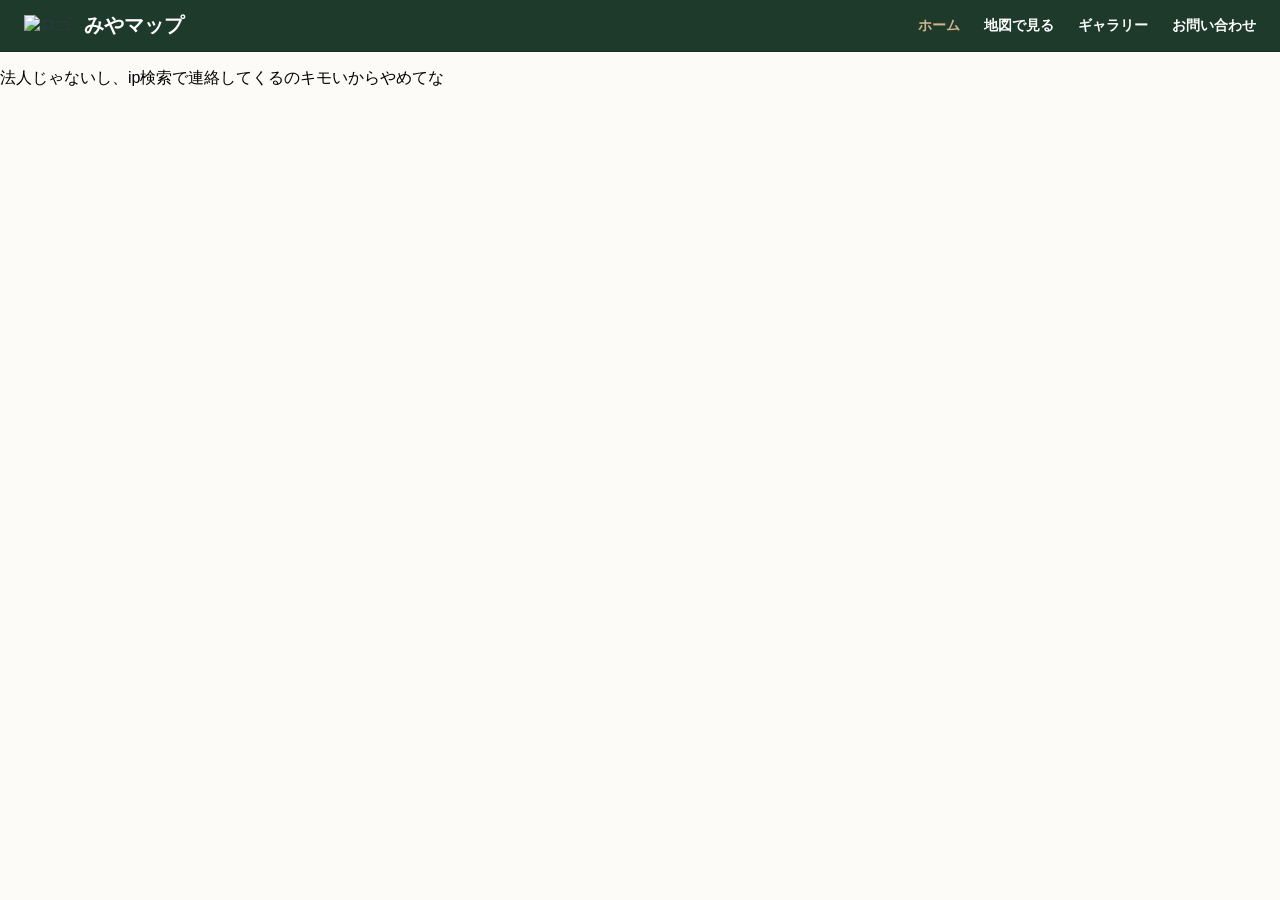
==== index.html @ 4d6c5c03 "Add files via upload" ====
<!DOCTYPE html>
<html lang="ja">
    <head>
        <meta charset="UTF-8">
        <meta name="viewport" content="width=device-width, initial-scale=1.0">
        <title>みやま市ローカルマップ</title>
        <!-- Tailwind CSS -->
        <script src="https://cdn.jsdelivr.net/npm/@tailwindcss/browser@4"></script>
        <!-- Material Icons -->
        <link href="https://fonts.googleapis.com/icon?family=Material+Icons" rel="stylesheet">
        
        <link rel="stylesheet" href="css/style.css">
    </head>
    <body>

    <!-- ヘッダー（上段） -->
        <header>
            <div class="header-brand">
                <div class="logo">
                    <img src="images/logo.svg" width="60" alt="ロゴ">
                </div>
                <h1 class="header-title">みやマップ</h1>
            </div>
            
            <nav>
                <ul>
                    <li><a href="index.html" class="active">ホーム</a></li>
                    <li><a href="map.html">地図で見る</a></li>
                    <li><a href="gallery.html">ギャラリー</a></li>
                    <li><a href="contact.html">お問い合わせ</a></li>      
                </ul>
            </nav>
        </header>

        <!-- ホーム（トップページ）のメインコンテンツをここに書く -->
        <main class="container mx-auto p-8">
            <div>
                <div>
                    <p style="color: black">法人じゃないし、ip検索で連絡してくるのキモいからやめてな</p>
                </div>
            </div>
        </main>

    </body>
</html>
---- css/style.css ----
body, html {
    height: 100%;
    margin: 0;
    padding: 0;
    font-family: 'Inter', -apple-system, BlinkMacSystemFont, "Segoe UI", Roboto, sans-serif;
    background-color: #fdfbf7;
    color: #2d3748;
}

/* --- ヘッダー・ナビゲーション (CSS定義) --- */
header {
    display: flex;
    align-items: center;
    justify-content: space-between;
    background-color: #1e3a2b; /* フォレストグリーン */
    border-bottom: 1px solid #162e22;
    padding: 0.75rem 1.5rem;
    width: 100%;
    box-sizing: border-box;
    position: relative;
    z-index: 1001;
    flex-shrink: 0;
}

.header-brand {
    display: flex;
    align-items: center;
    gap: 0.75rem;
}

.header-title {
    font-size: 1.25rem;
    font-weight: bold;
    color: #ffffff;
    margin: 0;
}

nav {
    margin-left: auto;
}

nav ul {
    display: flex;
    align-items: center;
    gap: 1.5rem;
    list-style: none;
    margin: 0;
    padding: 0;
}

/* ナビゲーションリンク（基本：白） */
nav ul a,
nav ul a:visited {
    color: #ffffff;
    text-decoration: none;
    font-size: 0.875rem;
    font-weight: bold;
    transition: color 0.2s ease;
}

/* ホバー時（灰色） */
nav ul a:hover {
    color: #9ca3af;
}

/* 開いているページ / クリック時（タンカラー） */
nav ul a:active,
nav ul a.active {
    color: #d2b48c; /* タンカラー */
}

/* --- 地図・UI関連 --- */
#map {
    width: 100%;
    height: 100%;
    z-index: 1;
    background: transparent;
}
.leaflet-control-zoom {
    border: none !important;
    box-shadow: 0 4px 12px rgba(0,0,0,0.15) !important;
    border-radius: 12px !important;
    overflow: hidden;
}
.leaflet-bar a {
    background-color: #1e3a2b !important;
    color: #f8fafc !important;
    border-bottom: 1px solid #162e22 !important;
    transition: background 0.2s, color 0.2s;
    border-radius: 0 !important;
}
.leaflet-bar a:hover {
    background-color: #2a503c !important;
}
.edit-active-cursor {
    cursor: cell !important;
}
.fade-in-el {
    animation: fadeIn 0.25s cubic-bezier(0.16, 1, 0.3, 1) forwards;
}
@keyframes fadeIn {
    from { opacity: 0; transform: scale(0.95); }
    to { opacity: 1; transform: scale(1); }
}
.leaflet-popup-content-wrapper {
    background: #0f172a !important;
    color: #f8fafc !important;
    border: 1px solid #334155 !important;
    border-radius: 12px !important;
    padding: 4px !important;
}
.leaflet-popup-tip {
    background: #0f172a !important;
    border-left: 1px solid #334155 !important;
    border-bottom: 1px solid #334155 !important;
}
/* ローディングインジケータ */
.loading-overlay {
    position: fixed;
    inset: 0;
    background: rgba(15, 23, 42, 0.7);
    backdrop-filter: blur(4px);
    z-index: 9999;
    display: flex;
    justify-content: center;
    items-center: center;
    opacity: 0;
    pointer-events: none;
    transition: opacity 0.3s ease;
}
.loading-overlay.active {
    opacity: 1;
    pointer-events: auto;
}

body input[type="text"],
body input[type="tel"],
body textarea,
body select {
    caret-color: transparent !important;
}
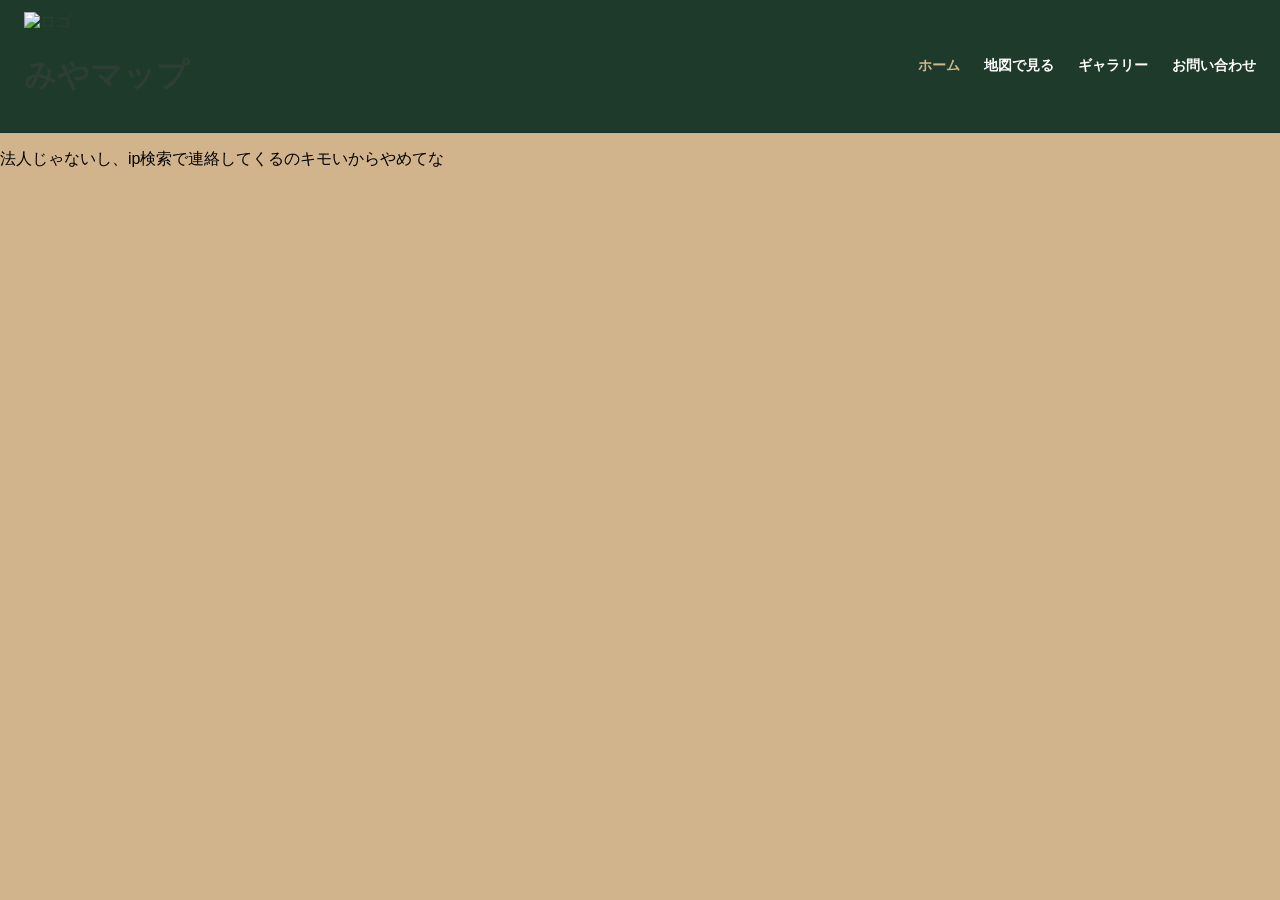
==== commit 30a8c872: "Add files via upload" ====
--- a/index.html
+++ b/index.html
@@ -15,24 +15,24 @@
 
     <!-- ヘッダー（上段） -->
         <header>
-            <div class="header-brand">
+            <div class="flex items-center gap-3">
                 <div class="logo">
                     <img src="images/logo.svg" width="60" alt="ロゴ">
                 </div>
-                <h1 class="header-title">みやマップ</h1>
+                <h1 class="text-xl font-bold text-white">みやマップ</h1>
             </div>
             
             <nav>
-                <ul>
-                    <li><a href="index.html" class="active">ホーム</a></li>
-                    <li><a href="map.html">地図で見る</a></li>
-                    <li><a href="gallery.html">ギャラリー</a></li>
-                    <li><a href="contact.html">お問い合わせ</a></li>      
+                <ul class="flex gap-6">
+                    <li><a href="index.html" class="active text-sm font-bold">ホーム</a></li>
+                    <li><a href="map.html" class="text-sm font-bold">地図で見る</a></li>
+                    <li><a href="gallery.html" class="text-sm font-bold">ギャラリー</a></li>
+                    <li><a href="contact.html" class="text-sm font-bold">お問い合わせ</a></li>      
                 </ul>
             </nav>
         </header>
 
-        <!-- ホーム（トップページ）のメインコンテンツをここに書く -->
+        <!-- ホーム（トップページ）のメインコンテンツ -->
         <main class="container mx-auto p-8">
             <div>
                 <div>
--- a/css/style.css
+++ b/css/style.css
@@ -3,11 +3,11 @@
     margin: 0;
     padding: 0;
     font-family: 'Inter', -apple-system, BlinkMacSystemFont, "Segoe UI", Roboto, sans-serif;
-    background-color: #fdfbf7;
-    color: #2d3748;
-}
-
-/* --- ヘッダー・ナビゲーション (CSS定義) --- */
+    background-color: #d2b48c;
+    color: #2c3e35;
+}
+
+/* --- ヘッダー・ナビゲーション --- */
 header {
     display: flex;
     align-items: center;
@@ -48,7 +48,6 @@
     padding: 0;
 }
 
-/* ナビゲーションリンク（基本：白） */
 nav ul a,
 nav ul a:visited {
     color: #ffffff;
@@ -60,13 +59,13 @@
 
 /* ホバー時（灰色） */
 nav ul a:hover {
-    color: #9ca3af;
-}
-
-/* 開いているページ / クリック時（タンカラー） */
+    color: #9ca3af !important;
+}
+
+/* 開いているページ / アクティブ時（タンカラー） */
 nav ul a:active,
 nav ul a.active {
-    color: #d2b48c; /* タンカラー */
+    color: #d2b48c !important; /* タンカラー */
 }
 
 /* --- 地図・UI関連 --- */
@@ -76,45 +75,81 @@
     z-index: 1;
     background: transparent;
 }
+
+/* ==========================================
+   地図コントロールボタン（デザイン統一 & 最前面化）
+   ========================================== */
+
+.map-controls {
+    z-index: 1000 !important;
+    pointer-events: auto;
+}
+
+/* 共通ボタン基本スタイル */
+.ctrl-btn {
+    background-color: #1e3a2b !important; /* ヘッダーと同じ深緑 */
+    color: #ffffff !important;
+    border: 1px solid #162e22 !important;
+    box-shadow: 0 4px 14px rgba(0, 0, 0, 0.35) !important;
+    transition: all 0.2s ease;
+}
+
+.ctrl-btn:hover {
+    background-color: #2a503c !important;
+    transform: translateY(-2px);
+}
+
+.ctrl-btn .material-icons {
+    color: #ffffff !important;
+}
+
+/* Leaflet ズームコントロールのスタイル整形 */
 .leaflet-control-zoom {
+    margin: 0 !important;
     border: none !important;
-    box-shadow: 0 4px 12px rgba(0,0,0,0.15) !important;
-    border-radius: 12px !important;
-    overflow: hidden;
-}
+    background: transparent !important;
+    box-shadow: none !important;
+}
+
 .leaflet-bar a {
     background-color: #1e3a2b !important;
-    color: #f8fafc !important;
+    color: #ffffff !important;
+    width: 40px !important;
+    height: 40px !important;
+    line-height: 40px !important;
+    font-size: 20px !important;
+    font-weight: bold;
+    border: none !important;
     border-bottom: 1px solid #162e22 !important;
-    transition: background 0.2s, color 0.2s;
-    border-radius: 0 !important;
-}
+    transition: background-color 0.2s ease;
+    display: flex !important;
+    align-items: center;
+    justify-content: center;
+}
+
+.leaflet-bar a:last-child {
+    border-bottom: none !important;
+}
+
 .leaflet-bar a:hover {
     background-color: #2a503c !important;
-}
+    color: #ffffff !important;
+}
+
 .edit-active-cursor {
     cursor: cell !important;
 }
+
 .fade-in-el {
     animation: fadeIn 0.25s cubic-bezier(0.16, 1, 0.3, 1) forwards;
 }
+
 @keyframes fadeIn {
     from { opacity: 0; transform: scale(0.95); }
     to { opacity: 1; transform: scale(1); }
 }
-.leaflet-popup-content-wrapper {
-    background: #0f172a !important;
-    color: #f8fafc !important;
-    border: 1px solid #334155 !important;
-    border-radius: 12px !important;
-    padding: 4px !important;
-}
-.leaflet-popup-tip {
-    background: #0f172a !important;
-    border-left: 1px solid #334155 !important;
-    border-bottom: 1px solid #334155 !important;
-}
-/* ローディングインジケータ */
+
+/* --- ローディングインジケータ --- */
 .loading-overlay {
     position: fixed;
     inset: 0;
@@ -123,11 +158,12 @@
     z-index: 9999;
     display: flex;
     justify-content: center;
-    items-center: center;
+    align-items: center;
     opacity: 0;
     pointer-events: none;
     transition: opacity 0.3s ease;
 }
+
 .loading-overlay.active {
     opacity: 1;
     pointer-events: auto;
@@ -137,5 +173,128 @@
 body input[type="tel"],
 body textarea,
 body select {
-    caret-color: transparent !important;
+    caret-color: auto;
+}
+
+/* ==========================================
+   サイドバー & 検索・フィルター領域
+   ========================================== */
+
+#sidebar {
+    background-color: #f5f2eb;
+    color: #2c3e35;
+    border-right: 1px solid #d8d0c5;
+}
+
+.search-input {
+    background-color: #ffffff;
+    color: #2c3e35;
+    border: 1px solid #d8d0c5;
+}
+
+.search-input::placeholder {
+    color: #8a968d;
+}
+
+.search-icon {
+    color: #6a7b70;
+}
+
+.filter-accordion {
+    background-color: #ffffff;
+    border: 1px solid #d8d0c5;
+    color: #2c3e35;
+}
+
+.filter-label {
+    color: #4a5d52;
+}
+
+.filter-label:hover {
+    color: #2c3e35;
+}
+
+.list-counter {
+    color: #6a7b70;
+}
+
+.no-spot-msg {
+    color: #8a968d;
+}
+
+/* ==========================================
+   スポットカード（サイドバー一覧アイテム）
+   ========================================== */
+
+.spot-card {
+    background-color: #ffffff;
+    color: #2c3e35;
+    border: 1px solid #e2dacd;
+    box-shadow: 0 1px 3px rgba(0, 0, 0, 0.05);
+}
+
+.spot-card:hover {
+    border-color: #2d5a3e;
+    background-color: #faf8f5;
+    box-shadow: 0 4px 8px rgba(0, 0, 0, 0.08);
+}
+
+.spot-title {
+    color: #2c3e35;
+}
+
+.spot-address {
+    color: #6a7b70;
+}
+
+.spot-address .material-icons {
+    color: #8a968d;
+}
+
+.spot-desc {
+    color: #6a7b70;
+    border-color: #e2dacd;
+}
+
+/* ==========================================
+   地図上のポップアップ（吹き出し）
+   ========================================== */
+
+.leaflet-popup-content-wrapper, 
+.leaflet-popup-tip {
+    background-color: #ffffff !important;
+    color: #2c3e35 !important;
+    box-shadow: 0 4px 12px rgba(0, 0, 0, 0.15) !important;
+    border: 1px solid #e2dacd !important;
+    border-radius: 12px !important;
+}
+
+.leaflet-popup-content {
+    color: #2c3e35 !important;
+    margin: 12px 16px !important;
+}
+
+.popup-header {
+    border-color: #e2dacd;
+}
+
+.popup-title {
+    color: #2c3e35;
+}
+
+.popup-info-item {
+    color: #4a5d52;
+}
+
+.popup-info-item .material-icons {
+    color: #8a968d;
+}
+
+.popup-tel-link {
+    color: #2563eb;
+}
+
+.popup-desc {
+    color: #6a7b70;
+    border-color: #e2dacd;
 }
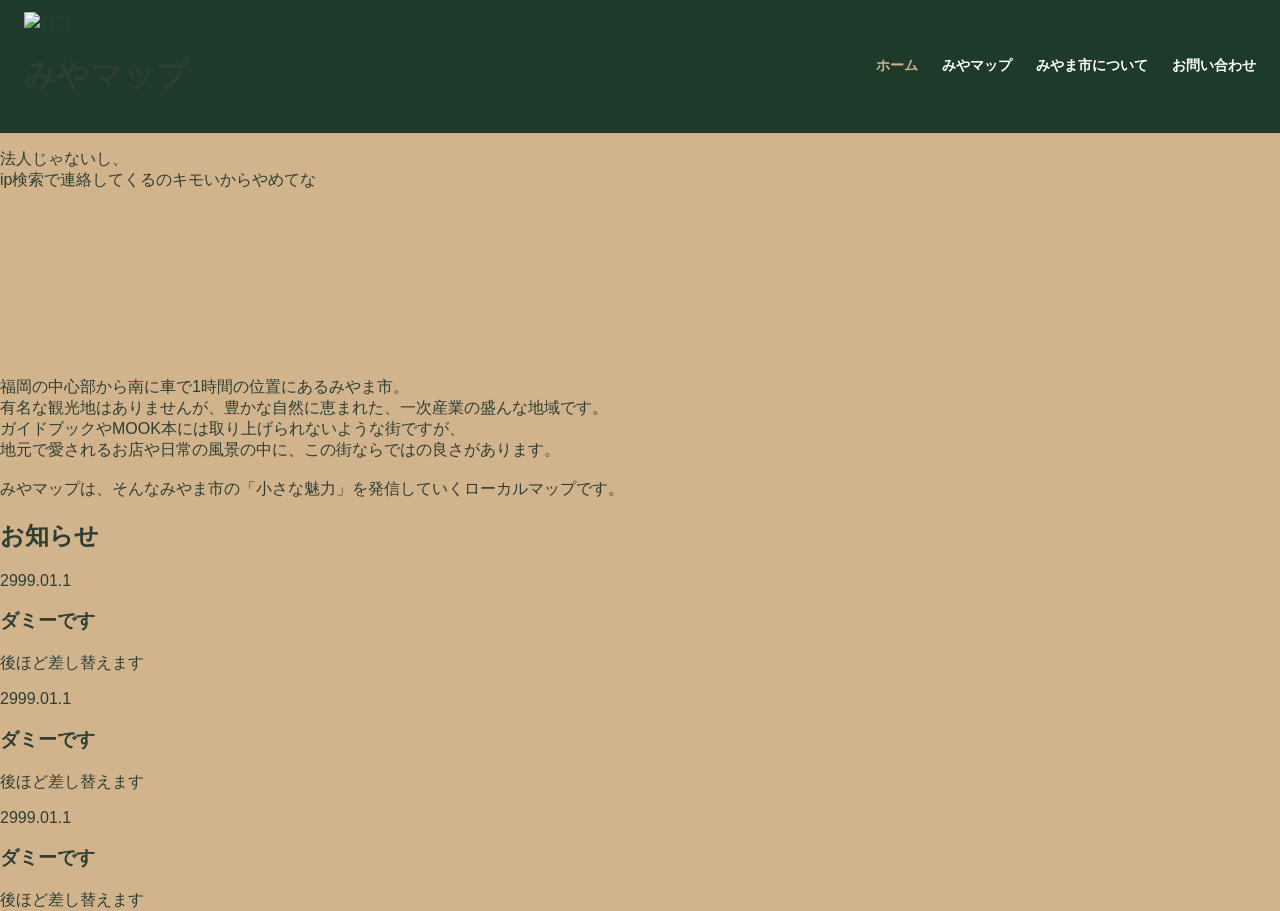
==== commit a369d4ed: "Add files via upload" ====
--- a/index.html
+++ b/index.html
@@ -25,20 +25,76 @@
             <nav>
                 <ul class="flex gap-6">
                     <li><a href="index.html" class="active text-sm font-bold">ホーム</a></li>
-                    <li><a href="map.html" class="text-sm font-bold">地図で見る</a></li>
-                    <li><a href="gallery.html" class="text-sm font-bold">ギャラリー</a></li>
-                    <li><a href="contact.html" class="text-sm font-bold">お問い合わせ</a></li>      
+                    <li><a href="map.html" class="text-sm font-bold">みやマップ</a></li>
+                    <li><a href="history.html" class="text-sm font-bold">みやま市について</a></li>
+                    <li><a href="contact.html" class="text-sm font-bold">お問い合わせ</a></li>
+                    
                 </ul>
             </nav>
         </header>
 
         <!-- ホーム（トップページ）のメインコンテンツ -->
         <main class="container mx-auto p-8">
-            <div>
-                <div>
-                    <p style="color: black">法人じゃないし、ip検索で連絡してくるのキモいからやめてな</p>
+        <section class="hero">
+            <div class="left">
+                <p class="intro">
+                    法人じゃないし、<br>
+                    ip検索で連絡してくるのキモいからやめてな
+                </p>
+            </div>
+
+            <div class="right">
+                <video src="images/movie.mp4" autoplay muted loop playsinline></video>
+            </div>
+        </section>
+
+        <section class="aboutsite">
+            <div class="sitetext">
+                <p class="description">
+                    福岡の中心部から南に車で1時間の位置にあるみやま市。<br>
+                    有名な観光地はありませんが、豊かな自然に恵まれた、一次産業の盛んな地域です。<br>
+                    ガイドブックやMOOK本には取り上げられないような街ですが、<br>
+                    地元で愛されるお店や日常の風景の中に、この街ならではの良さがあります。<br><br>
+                    みやマップは、そんなみやま市の<span class="highlight">「小さな魅力」を発信していくローカルマップ</span>です。
+                </p>
+            </div>
+        </section>
+
+        <section class="Notice">
+            <div class="notice-container">
+                <h2 class="notice-title">お知らせ</h2>
+                
+                <!-- 横スクロール・スライドする部分 -->
+                <div class="notice-slider">
+                <!-- カード1 -->
+                <article class="notice-card">
+                    <time class="notice-date">2999.01.1</time>
+                    <h3 class="notice-card-title">ダミーです</h3>
+                    <p class="notice-text">後ほど差し替えます</p>
+                </article>
+
+                <article class="notice-card">
+                    <time class="notice-date">2999.01.1</time>
+                    <h3 class="notice-card-title">ダミーです</h3>
+                    <p class="notice-text">後ほど差し替えます</p>
+                </article>
+
+                <article class="notice-card">
+                    <time class="notice-date">2999.01.1</time>
+                    <h3 class="notice-card-title">ダミーです</h3>
+                    <p class="notice-text">後ほど差し替えます</p>
+                </article>
                 </div>
             </div>
+        </section>
+
+
+
+
+
+
+
+
         </main>
 
     </body>
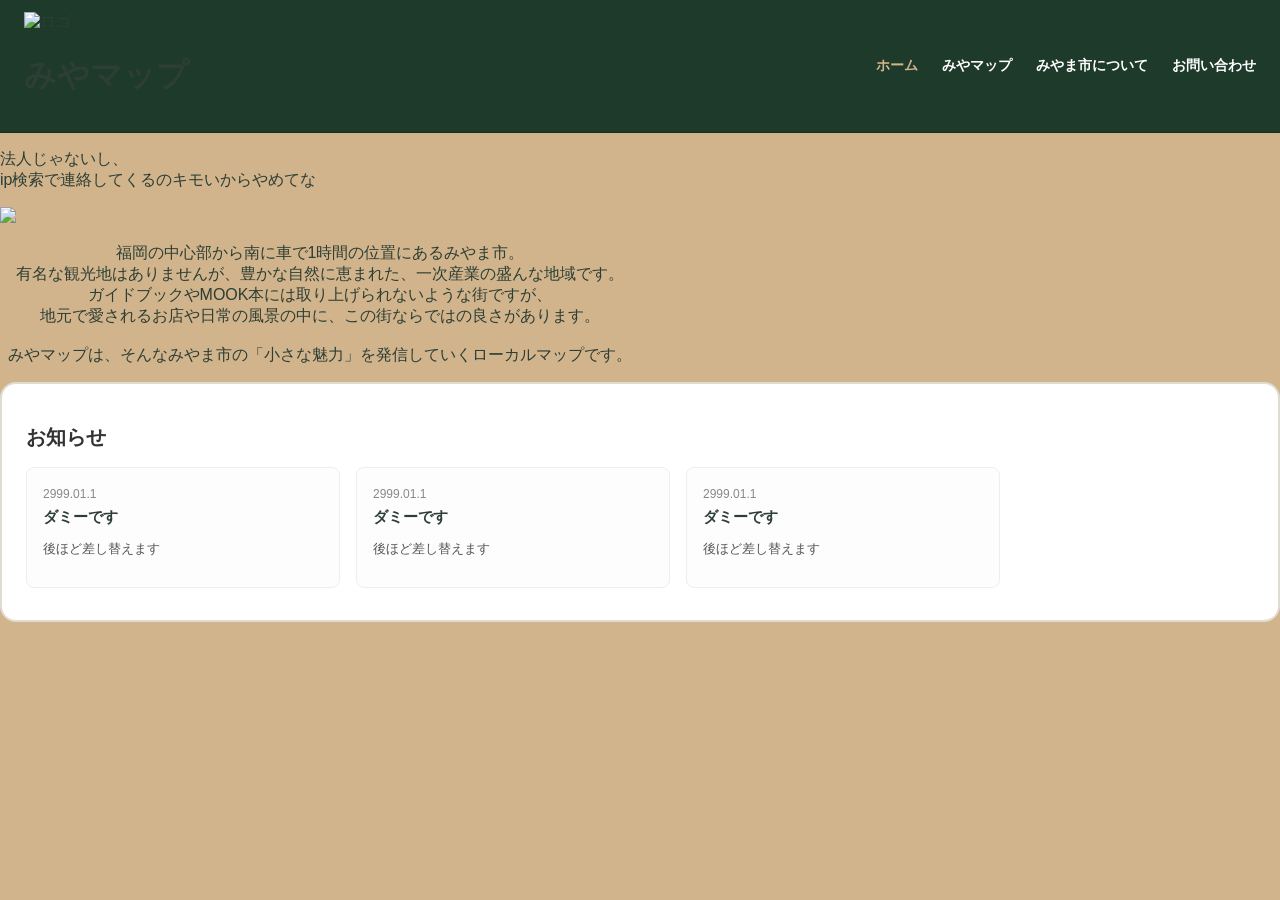
==== commit 658d9112: "Add files via upload" ====
--- a/index.html
+++ b/index.html
@@ -10,6 +10,7 @@
         <link href="https://fonts.googleapis.com/icon?family=Material+Icons" rel="stylesheet">
         
         <link rel="stylesheet" href="css/style.css">
+        <link rel="stylesheet" href="css/index.css">
     </head>
     <body>
 
@@ -44,7 +45,7 @@
             </div>
 
             <div class="right">
-                <video src="images/movie.mp4" autoplay muted loop playsinline></video>
+                <img src="images/sample.png"></img>
             </div>
         </section>
 
--- a/css/style.css
+++ b/css/style.css
@@ -1,3 +1,7 @@
+/* ==========================================
+   基本設定・共通スタイル
+   ========================================== */
+
 body, html {
     height: 100%;
     margin: 0;
@@ -20,19 +24,6 @@
     position: relative;
     z-index: 1001;
     flex-shrink: 0;
-}
-
-.header-brand {
-    display: flex;
-    align-items: center;
-    gap: 0.75rem;
-}
-
-.header-title {
-    font-size: 1.25rem;
-    font-weight: bold;
-    color: #ffffff;
-    margin: 0;
 }
 
 nav {
@@ -68,74 +59,7 @@
     color: #d2b48c !important; /* タンカラー */
 }
 
-/* --- 地図・UI関連 --- */
-#map {
-    width: 100%;
-    height: 100%;
-    z-index: 1;
-    background: transparent;
-}
-
-/* ==========================================
-   地図コントロールボタン（デザイン統一 & 最前面化）
-   ========================================== */
-
-.map-controls {
-    z-index: 1000 !important;
-    pointer-events: auto;
-}
-
-/* 共通ボタン基本スタイル */
-.ctrl-btn {
-    background-color: #1e3a2b !important; /* ヘッダーと同じ深緑 */
-    color: #ffffff !important;
-    border: 1px solid #162e22 !important;
-    box-shadow: 0 4px 14px rgba(0, 0, 0, 0.35) !important;
-    transition: all 0.2s ease;
-}
-
-.ctrl-btn:hover {
-    background-color: #2a503c !important;
-    transform: translateY(-2px);
-}
-
-.ctrl-btn .material-icons {
-    color: #ffffff !important;
-}
-
-/* Leaflet ズームコントロールのスタイル整形 */
-.leaflet-control-zoom {
-    margin: 0 !important;
-    border: none !important;
-    background: transparent !important;
-    box-shadow: none !important;
-}
-
-.leaflet-bar a {
-    background-color: #1e3a2b !important;
-    color: #ffffff !important;
-    width: 40px !important;
-    height: 40px !important;
-    line-height: 40px !important;
-    font-size: 20px !important;
-    font-weight: bold;
-    border: none !important;
-    border-bottom: 1px solid #162e22 !important;
-    transition: background-color 0.2s ease;
-    display: flex !important;
-    align-items: center;
-    justify-content: center;
-}
-
-.leaflet-bar a:last-child {
-    border-bottom: none !important;
-}
-
-.leaflet-bar a:hover {
-    background-color: #2a503c !important;
-    color: #ffffff !important;
-}
-
+/* --- 汎用設定 --- */
 .edit-active-cursor {
     cursor: cell !important;
 }
@@ -149,152 +73,9 @@
     to { opacity: 1; transform: scale(1); }
 }
 
-/* --- ローディングインジケータ --- */
-.loading-overlay {
-    position: fixed;
-    inset: 0;
-    background: rgba(15, 23, 42, 0.7);
-    backdrop-filter: blur(4px);
-    z-index: 9999;
-    display: flex;
-    justify-content: center;
-    align-items: center;
-    opacity: 0;
-    pointer-events: none;
-    transition: opacity 0.3s ease;
-}
-
-.loading-overlay.active {
-    opacity: 1;
-    pointer-events: auto;
-}
-
 body input[type="text"],
 body input[type="tel"],
 body textarea,
 body select {
     caret-color: auto;
-}
-
-/* ==========================================
-   サイドバー & 検索・フィルター領域
-   ========================================== */
-
-#sidebar {
-    background-color: #f5f2eb;
-    color: #2c3e35;
-    border-right: 1px solid #d8d0c5;
-}
-
-.search-input {
-    background-color: #ffffff;
-    color: #2c3e35;
-    border: 1px solid #d8d0c5;
-}
-
-.search-input::placeholder {
-    color: #8a968d;
-}
-
-.search-icon {
-    color: #6a7b70;
-}
-
-.filter-accordion {
-    background-color: #ffffff;
-    border: 1px solid #d8d0c5;
-    color: #2c3e35;
-}
-
-.filter-label {
-    color: #4a5d52;
-}
-
-.filter-label:hover {
-    color: #2c3e35;
-}
-
-.list-counter {
-    color: #6a7b70;
-}
-
-.no-spot-msg {
-    color: #8a968d;
-}
-
-/* ==========================================
-   スポットカード（サイドバー一覧アイテム）
-   ========================================== */
-
-.spot-card {
-    background-color: #ffffff;
-    color: #2c3e35;
-    border: 1px solid #e2dacd;
-    box-shadow: 0 1px 3px rgba(0, 0, 0, 0.05);
-}
-
-.spot-card:hover {
-    border-color: #2d5a3e;
-    background-color: #faf8f5;
-    box-shadow: 0 4px 8px rgba(0, 0, 0, 0.08);
-}
-
-.spot-title {
-    color: #2c3e35;
-}
-
-.spot-address {
-    color: #6a7b70;
-}
-
-.spot-address .material-icons {
-    color: #8a968d;
-}
-
-.spot-desc {
-    color: #6a7b70;
-    border-color: #e2dacd;
-}
-
-/* ==========================================
-   地図上のポップアップ（吹き出し）
-   ========================================== */
-
-.leaflet-popup-content-wrapper, 
-.leaflet-popup-tip {
-    background-color: #ffffff !important;
-    color: #2c3e35 !important;
-    box-shadow: 0 4px 12px rgba(0, 0, 0, 0.15) !important;
-    border: 1px solid #e2dacd !important;
-    border-radius: 12px !important;
-}
-
-.leaflet-popup-content {
-    color: #2c3e35 !important;
-    margin: 12px 16px !important;
-}
-
-.popup-header {
-    border-color: #e2dacd;
-}
-
-.popup-title {
-    color: #2c3e35;
-}
-
-.popup-info-item {
-    color: #4a5d52;
-}
-
-.popup-info-item .material-icons {
-    color: #8a968d;
-}
-
-.popup-tel-link {
-    color: #2563eb;
-}
-
-.popup-desc {
-    color: #6a7b70;
-    border-color: #e2dacd;
 }
--- a/css/index.css
+++ b/css/index.css
@@ -0,0 +1,69 @@
+/* ==========================================
+   index.html 専用スタイル（お知らせセクションなど）
+   ========================================== */
+
+/* お知らせ枠 */
+.notice-container {
+  border: 2px solid #e0dcd3; /* タンカラーに合う落ち着いた枠色 */
+  border-radius: 16px;       /* しっかりめの角丸 */
+  padding: 24px;
+  background-color: #fff;   /* 背景を白にして浮き立たせる */
+}
+
+/* 太文字の見出し */
+.notice-title {
+  font-size: 20px;
+  font-weight: bold;
+  margin-bottom: 16px;
+  color: #333;
+}
+
+/* 横並び＆スライドエリア */
+.notice-slider {
+  display: flex;
+  gap: 16px;
+  overflow-x: auto;          /* 横スクロールを許可 */
+  scroll-snap-type: x mandatory; /* スライド時にピタッと止まる質感 */
+  padding-bottom: 8px;       /* スクロールバーとの隙間 */
+}
+
+/* スクロールバーの見た目をすっきりさせる */
+.notice-slider::-webkit-scrollbar {
+  height: 6px;
+}
+.notice-slider::-webkit-scrollbar-thumb {
+  background-color: #ccc;
+  border-radius: 3px;
+}
+
+/*プチ解説*/
+.description{
+    text-align:center;
+    width: 50%;
+}
+
+/* スライドするカード1個あたりの幅設定 ワードプレス実装時に消すと思う。 */
+.notice-card {
+  flex: 0 0 280px;            /* 幅280pxで固定して横に並べる */
+  scroll-snap-align: start;
+  background: #fdfdfd;
+  border: 1px solid #eee;
+  border-radius: 8px;
+  padding: 16px;
+}
+
+.notice-date {
+  font-size: 12px;
+  color: #888;
+}
+
+.notice-card-title {
+  font-size: 15px;
+  font-weight: bold;
+  margin: 6px 0;
+}
+
+.notice-text {
+  font-size: 13px;
+  color: #555;
+}
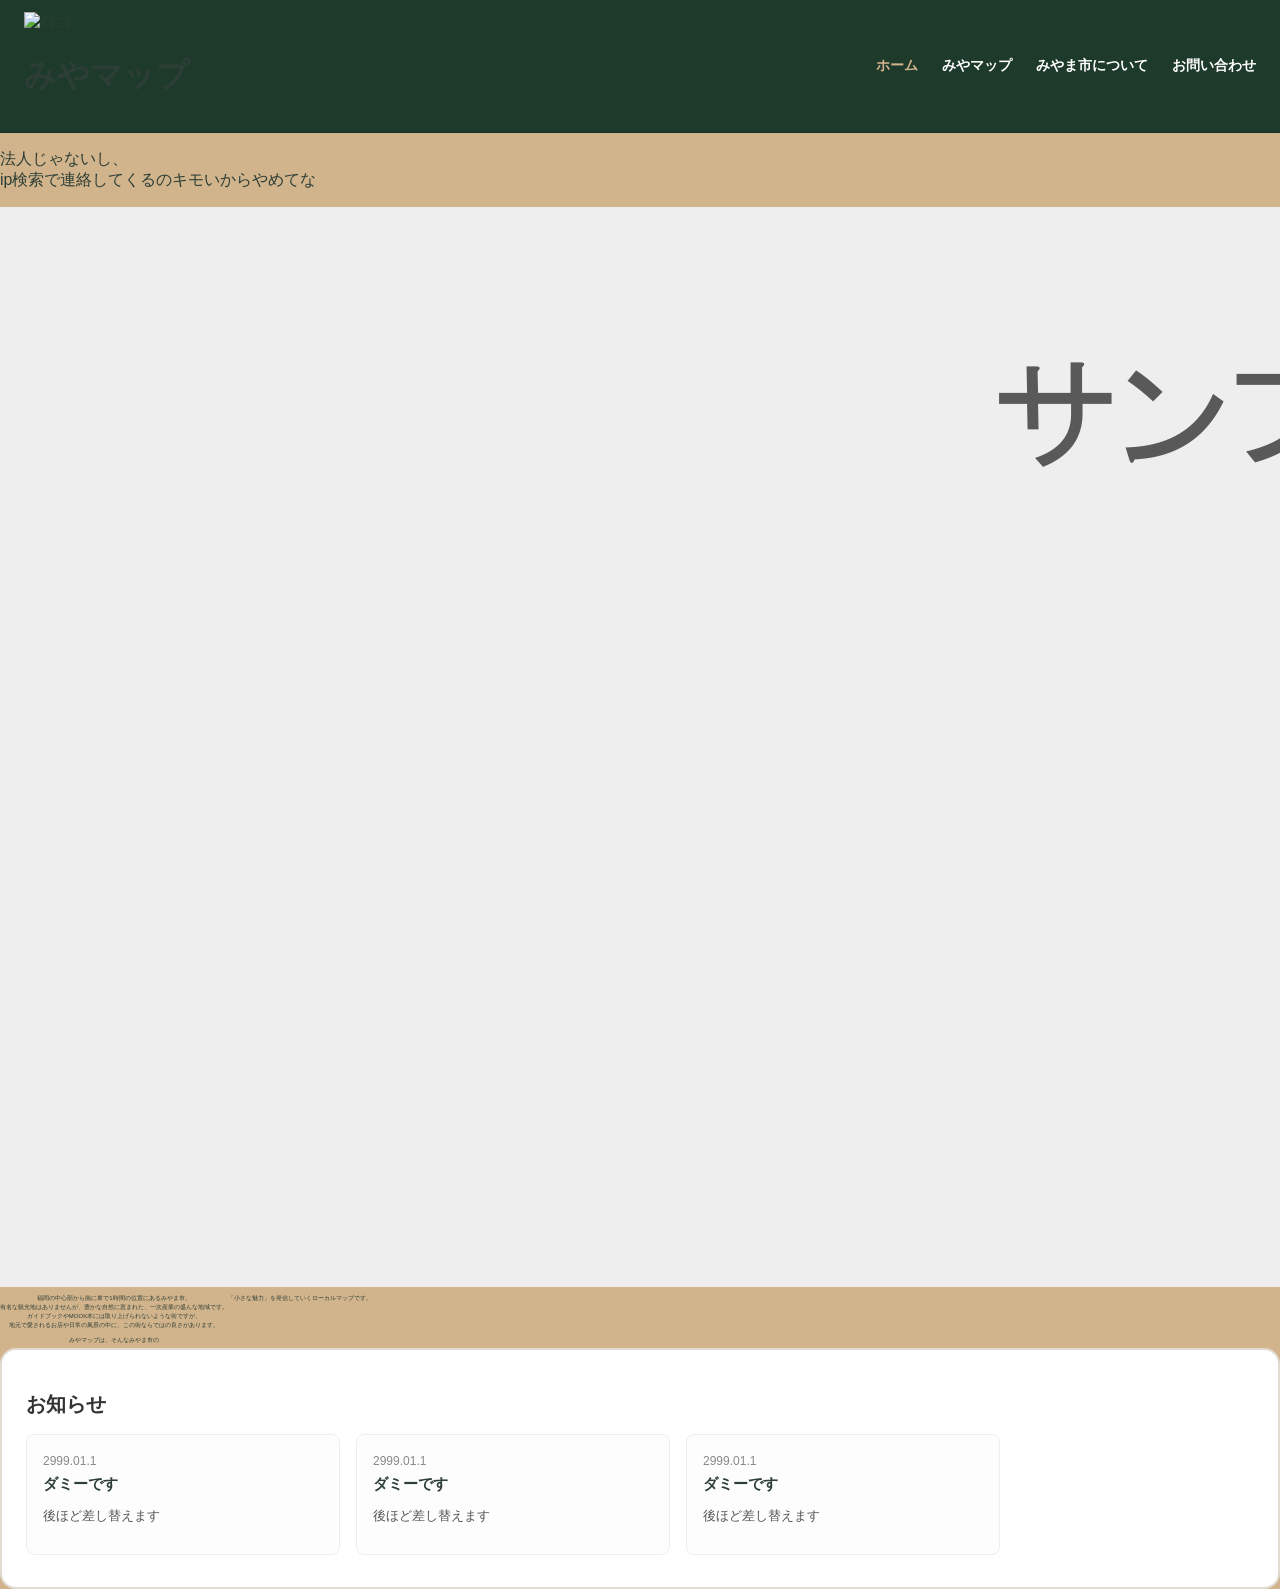
==== commit e568dc95: "Add files via upload" ====
--- a/index.html
+++ b/index.html
@@ -44,8 +44,8 @@
                 </p>
             </div>
 
-            <div class="right">
-                <img src="images/sample.png"></img>
+            <div>
+                <img src="image/sample.png">
             </div>
         </section>
 
--- a/css/index.css
+++ b/css/index.css
@@ -38,6 +38,8 @@
 
 /*プチ解説*/
 .description{
+    display:flex;
+    font-size:20%;
     text-align:center;
     width: 50%;
 }
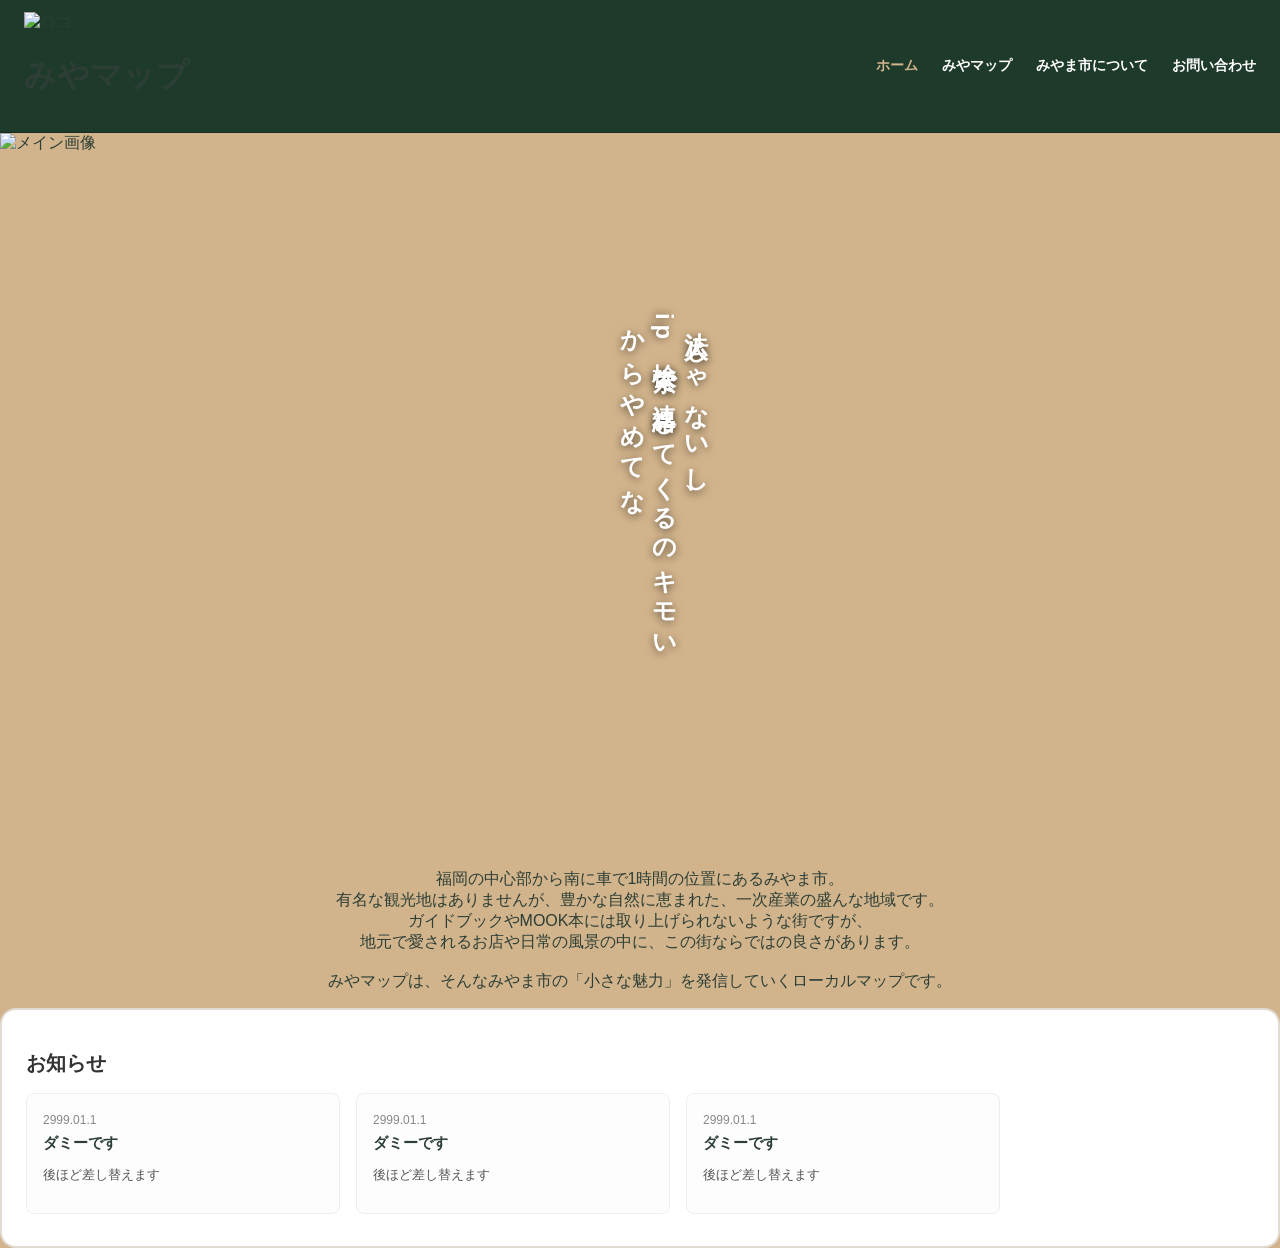
==== commit 57a7d397: "Add files via upload" ====
--- a/index.html
+++ b/index.html
@@ -37,15 +37,15 @@
         <!-- ホーム（トップページ）のメインコンテンツ -->
         <main class="container mx-auto p-8">
         <section class="hero">
-            <div class="left">
-                <p class="intro">
+            <div class="hero-container">
+                <!-- 背景画像 -->
+                <img src="images/sample.png" alt="メイン画像" class="hero-image">
+                
+                <!-- 重ねる縦書きテキスト -->
+                <p class="hero-text">
                     法人じゃないし、<br>
                     ip検索で連絡してくるのキモいからやめてな
                 </p>
-            </div>
-
-            <div>
-                <img src="image/sample.png">
             </div>
         </section>
 
--- a/css/index.css
+++ b/css/index.css
@@ -37,11 +37,51 @@
 }
 
 /*プチ解説*/
-.description{
-    display:flex;
-    font-size:20%;
-    text-align:center;
+.sitetext {
+    display: flex;
+    justify-content: center; /* 横方向の真ん中寄せ */
+}
+
+/* p タグ自体の設定 */
+.description {
     width: 50%;
+    text-align: center;      /* 文章自体を中央揃え */
+    font-size: 100%;         /* ※20%だと小さすぎて見えなくなるため調整 */
+}
+
+/* 1. 全体を囲む箱（基準点） */
+.hero-container {
+    position: relative; /* 子要素（文字）の基準位置にする */
+    width: 100vw;       /* 画面の横幅いっぱいにする */
+    left: 50%;          /* 親要素の余白を無視して画面中央に寄せるための指定 */
+    transform: translateX(-50%);
+    height: 80vh;       /* 画像の高さを画面高さの80%にする（お好みで調整可） */
+    overflow: hidden;
+}
+
+/* 2. 画像を画面いっぱいに広げる */
+.hero-image {
+    width: 100%;
+    height: 100%;
+    object-fit: cover; /* 縦横比を保ったまま枠いっぱいを埋める */
+}
+
+/* 3. 画像の上に文字を重ねて真ん中に配置＆縦書きにする */
+.hero-text {
+    position: absolute;
+    top: 50%;
+    left: 50%;
+    transform: translate(-50%, -50%); /* 上下左右の完璧な真ん中に配置 */
+    
+    writing-mode: vertical-rl; /* ★ 縦書きにする指定（右から左へ） */
+    
+    font-size: 1.5rem;   /* 文字サイズ */
+    font-weight: bold;   /* 太字 */
+    color: #ffffff;      /* 文字色（背景画像に合わせて見やすい色に変更してください） */
+    letter-spacing: 0.2em; /* 文字と文字の間隔を少し広げる */
+    
+    /* 文字が見えにくい場合は背景を少し暗くするか、影をつけます */
+    text-shadow: 0 2px 8px rgba(0, 0, 0, 0.6); 
 }
 
 /* スライドするカード1個あたりの幅設定 ワードプレス実装時に消すと思う。 */
